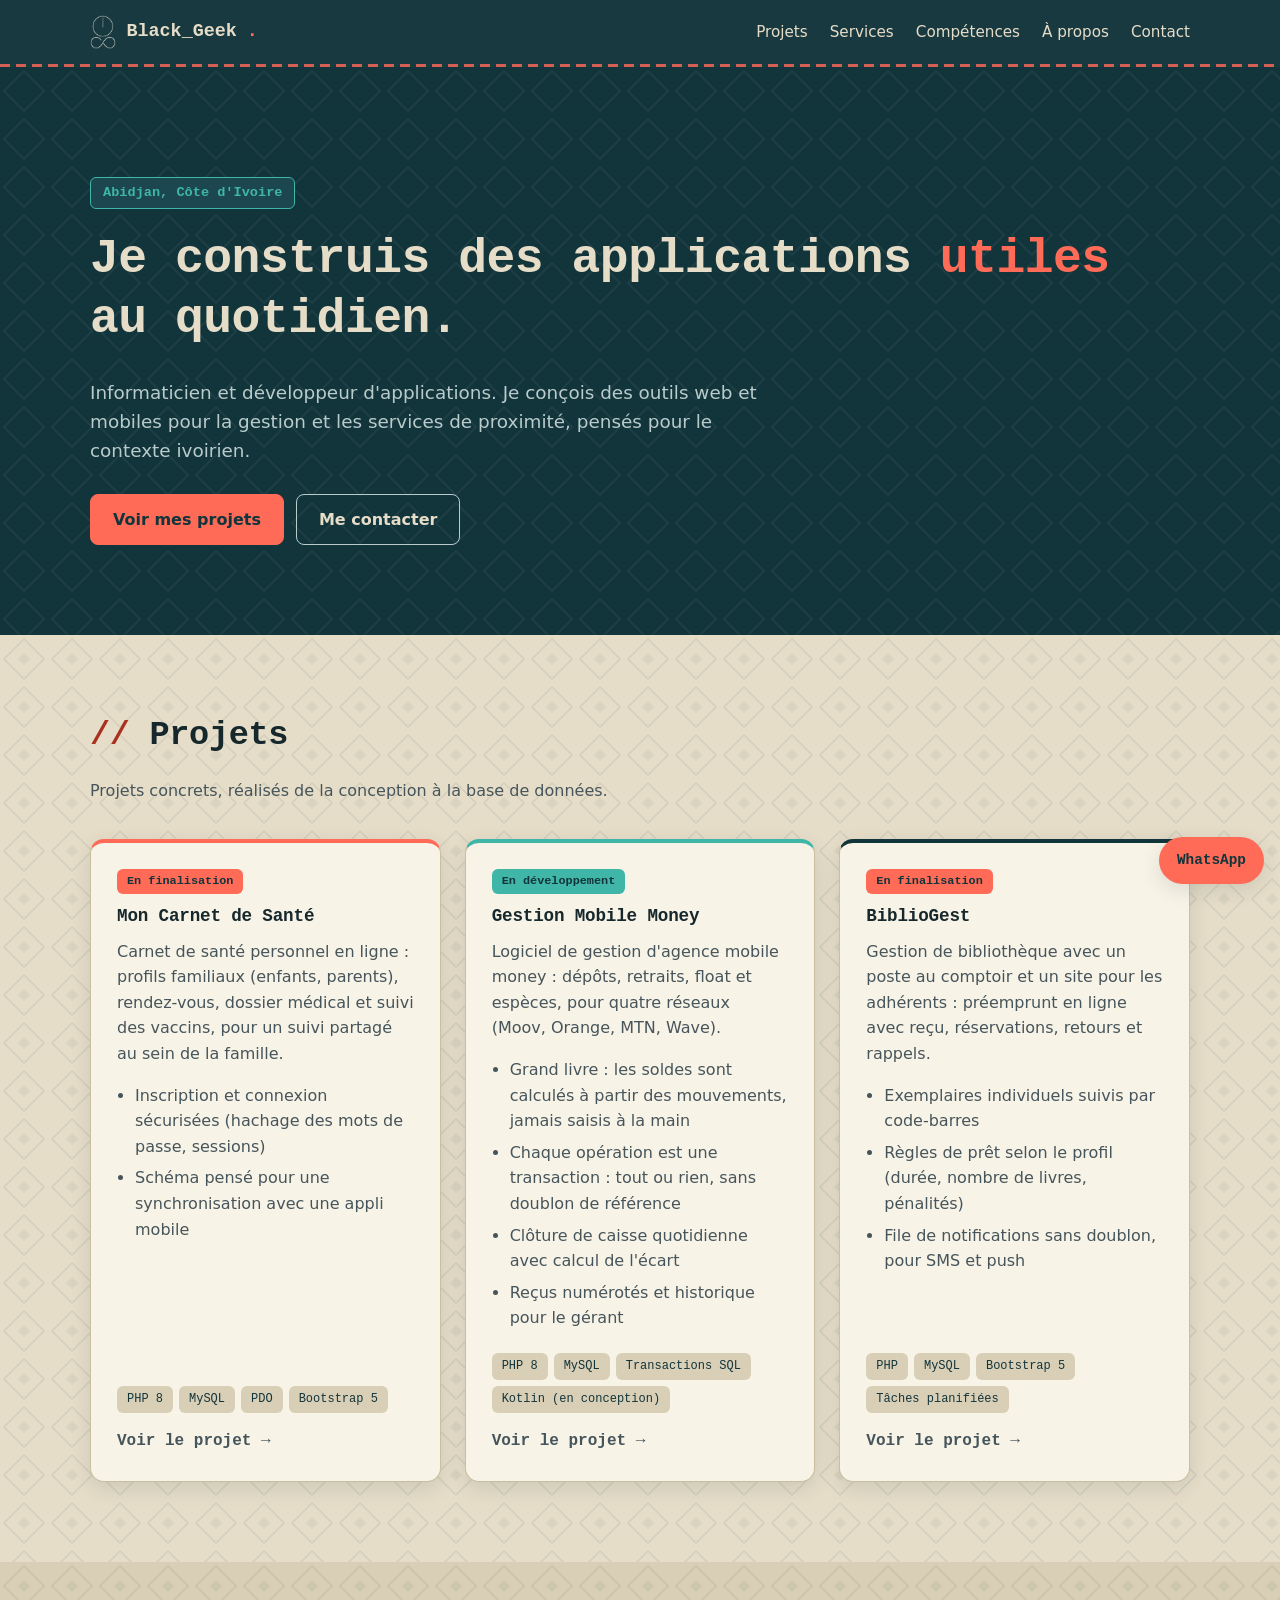
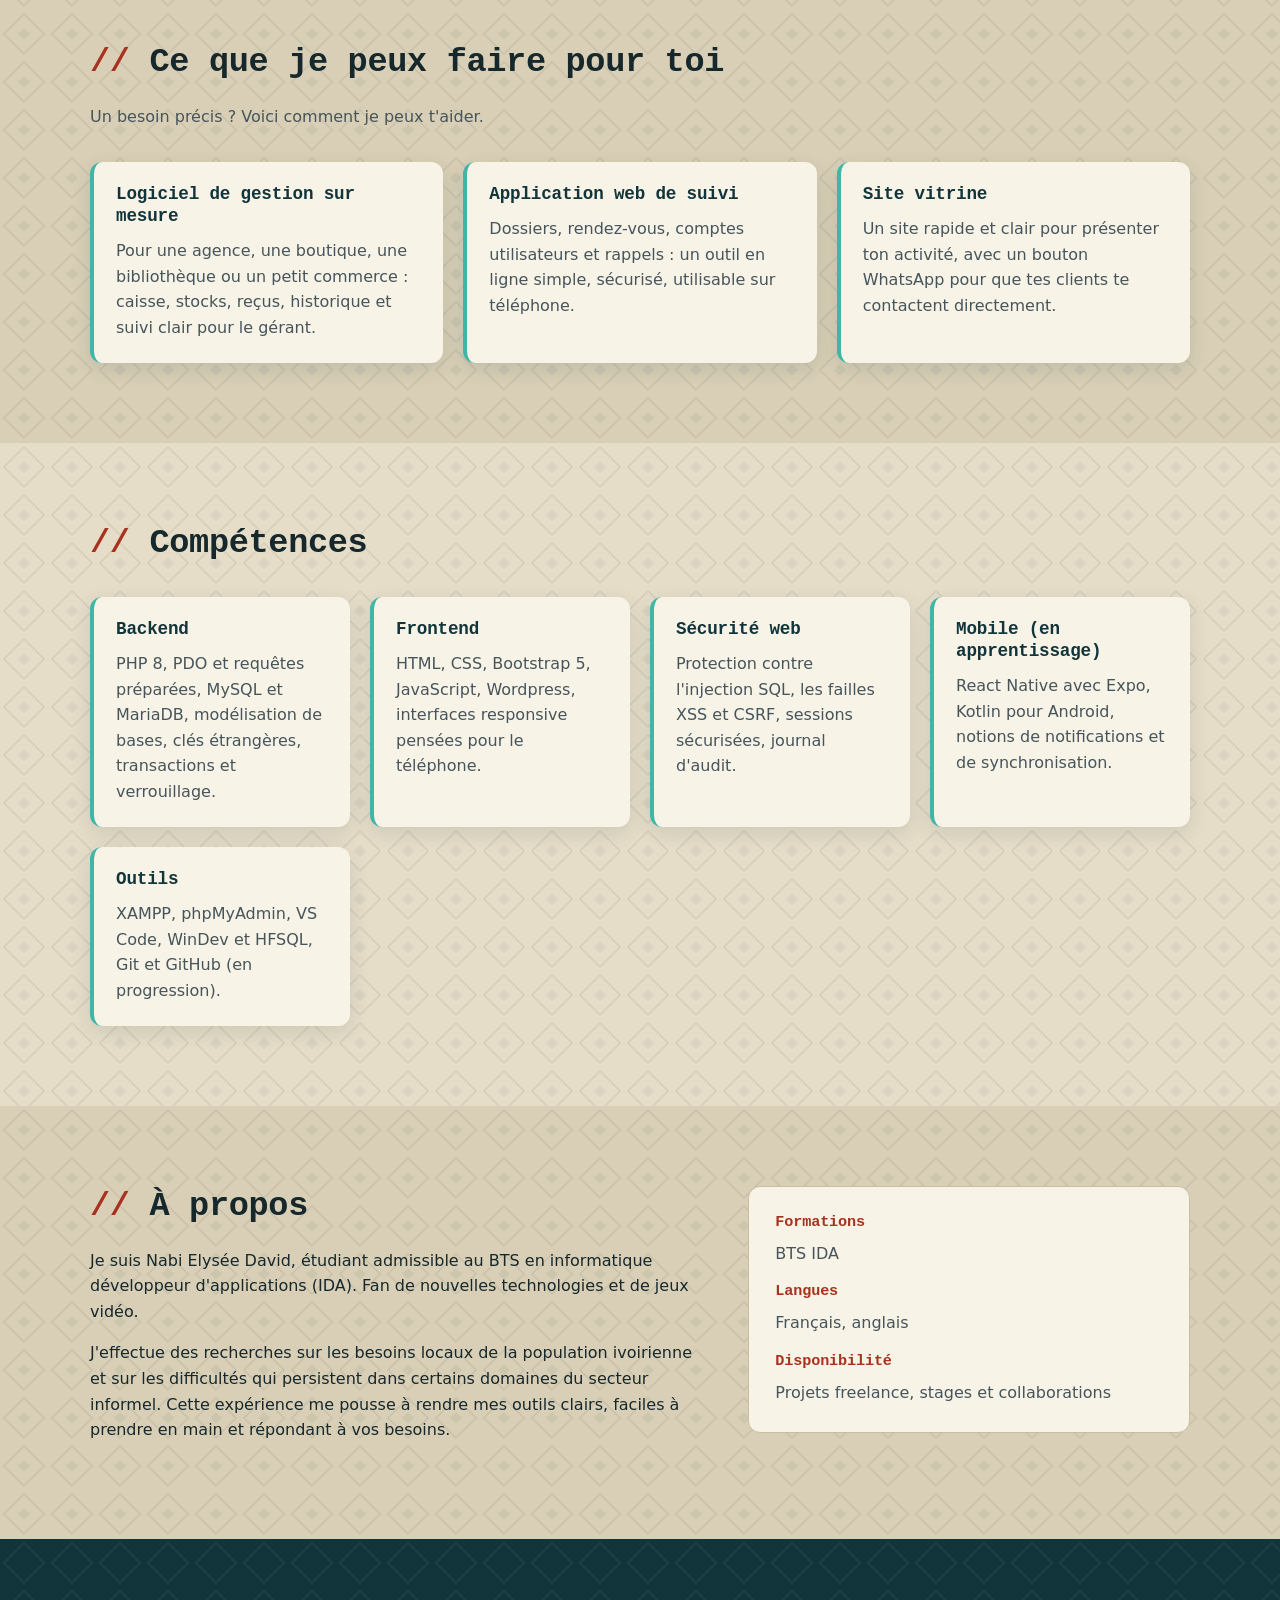
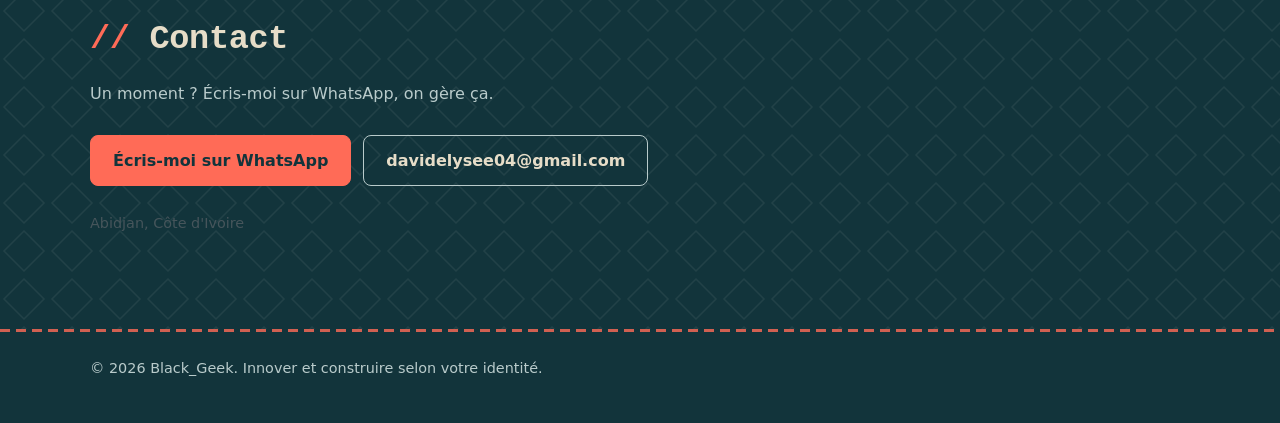
==== index.html @ d4d68c9f "Ajout du portfolio" ====
<!DOCTYPE html>
<html lang="fr">
<head>
    <meta charset="UTF-8">
    <meta name="viewport" content="width=device-width, initial-scale=1">
    <title>Nabi Elysée David : Informaticien et développeur d'applications</title>
    <meta name="description" content="Portfolio de Black_Geek, informaticien et développeur d'applications à Abidjan : pages web, applications web et mobiles pour le contexte ivoirien.">
    <meta name="theme-color" content="#12343B">

    <!-- Aperçu quand le lien est partagé (WhatsApp, Facebook...) -->
    <meta property="og:type" content="website">
    <meta property="og:locale" content="fr_FR">
    <meta property="og:title" content="Black_Geek : développeur d'applications à Abidjan">
    <meta property="og:description" content="Applications web et mobiles utiles au quotidien, pensées pour le contexte ivoirien.">
    <!-- Après la mise en ligne, ajoute une image : <meta property="og:image" content="https://TON-SITE.vercel.app/assets/partage.jpg"> -->

    <link rel="icon" type="image/png" href="assets/favicon.png">
    <link rel="stylesheet" href="assets/style.css">
</head>
<body>

<header class="entete" id="haut">
    <div class="conteneur entete-ligne">
        <a href="#haut" class="marque"><img src="assets/logo.png" alt="" class="logo" width="27" height="34">Black_Geek<span>.</span></a>
        <button class="menu-bouton" aria-label="Ouvrir le menu" aria-expanded="false">☰</button>
        <nav class="menu">
            <a href="#projets">Projets</a>
            <a href="#services">Services</a>
            <a href="#competences">Compétences</a>
            <a href="#apropos">À propos</a>
            <a href="#contact">Contact</a>
        </nav>
    </div>
</header>

<main>
    <section class="accueil">
        <div class="conteneur">
            <p class="etiquette">Abidjan, Côte d'Ivoire</p>
            <h1>Je construis des applications <span class="accent">utiles</span> au quotidien.</h1>
            <p class="sous-titre">Informaticien et développeur d'applications. Je conçois des outils web et mobiles
                pour la gestion et les services de proximité, pensés pour le contexte ivoirien.</p>
            <div class="actions">
                <a class="bouton principal" href="#projets">Voir mes projets</a>
                <a class="bouton" href="#contact">Me contacter</a>
            </div>
        </div>
    </section>

    <section id="projets" class="section">
        <div class="conteneur">
            <h2>Projets</h2>
            <p class="intro">Projets concrets, réalisés de la conception à la base de données.</p>
            <!-- Les cartes sont générées à partir de assets/projets.js -->
            <div class="grille-projets" id="grille-projets">
                <p class="message-etat">Chargement des projets…</p>
            </div>
        </div>
    </section>

    <section id="services" class="section fond-clair">
        <div class="conteneur">
            <h2>Ce que je peux faire pour toi</h2>
            <p class="intro">Un besoin précis ? Voici comment je peux t'aider.</p>
            <div class="grille-competences">
                <div class="bloc-competence reveal">
                    <h3>Logiciel de gestion sur mesure</h3>
                    <p>Pour une agence, une boutique, une bibliothèque ou un petit commerce : caisse, stocks, reçus,
                        historique et suivi clair pour le gérant.</p>
                </div>
                <div class="bloc-competence reveal">
                    <h3>Application web de suivi</h3>
                    <p>Dossiers, rendez-vous, comptes utilisateurs et rappels : un outil en ligne simple, sécurisé,
                        utilisable sur téléphone.</p>
                </div>
                <div class="bloc-competence reveal">
                    <h3>Site vitrine</h3>
                    <p>Un site rapide et clair pour présenter ton activité, avec un bouton WhatsApp pour que tes
                        clients te contactent directement.</p>
                </div>
            </div>
        </div>
    </section>

    <section id="competences" class="section">
        <div class="conteneur">
            <h2>Compétences</h2>
            <div class="grille-competences">
                <div class="bloc-competence reveal">
                    <h3>Backend</h3>
                    <p>PHP 8, PDO et requêtes préparées, MySQL et MariaDB, modélisation de bases, clés étrangères,
                        transactions et verrouillage.</p>
                </div>
                <div class="bloc-competence reveal">
                    <h3>Frontend</h3>
                    <p>HTML, CSS, Bootstrap 5, JavaScript, Wordpress, interfaces responsive pensées pour le téléphone.</p>
                </div>
                <div class="bloc-competence reveal">
                    <h3>Sécurité web</h3>
                    <p>Protection contre l'injection SQL, les failles XSS et CSRF, sessions sécurisées, journal
                        d'audit.</p>
                </div>
                <div class="bloc-competence reveal">
                    <h3>Mobile (en apprentissage)</h3>
                    <p>React Native avec Expo, Kotlin pour Android, notions de notifications et de synchronisation.</p>
                </div>
                <div class="bloc-competence reveal">
                    <h3>Outils</h3>
                    <p>XAMPP, phpMyAdmin, VS Code, WinDev et HFSQL, Git et GitHub (en progression).</p>
                </div>
            </div>
        </div>
    </section>

    <section id="apropos" class="section fond-clair">
        <div class="conteneur deux-colonnes">
            <div class="reveal">
                <h2>À propos</h2>
                <p>Je suis Nabi Elysée David, étudiant admissible au BTS en informatique développeur d'applications
                    (IDA). Fan de nouvelles technologies et de jeux vidéo.</p>
                <p>J'effectue des recherches sur les besoins locaux de la population ivoirienne et sur les difficultés
                    qui persistent dans certains domaines du secteur informel. Cette expérience me pousse à rendre mes
                    outils clairs, faciles à prendre en main et répondant à vos besoins.</p>
            </div>
            <aside class="reveal encadre">
                <!-- Ta photo : dépose-la dans assets/photo.webp (elle apparaît toute seule, sinon rien ne s'affiche) -->
                <img src="assets/photo.webp" alt="Portrait de Nabi Elysée David" class="portrait" width="400" height="400" loading="lazy" onerror="this.remove()">
                <h3>Formations</h3>
                <p>BTS IDA</p>
                <h3>Langues</h3>
                <p>Français, anglais</p>
                <h3>Disponibilité</h3>
                <p>Projets freelance, stages et collaborations</p>
            </aside>
        </div>
    </section>

    <section id="contact" class="section">
        <div class="conteneur">
            <h2>Contact</h2>
            <p class="intro">Un moment ? Écris-moi sur WhatsApp, on gère ça.</p>
            <!-- À COMPLÉTER : remplace 225XXXXXXXXXX par ton numéro (2 endroits : ici et le bouton flottant en bas) -->
            <div class="contacts">
                <a class="bouton principal" href="https://wa.me/225XXXXXXXXXX?text=Bonjour%20David%2C%20j%27ai%20vu%20ton%20portfolio.">Écris-moi sur WhatsApp</a>
                <a class="bouton" href="mailto:davidelysee04@gmail.com">davidelysee04@gmail.com</a>
            </div><br>
            <p class="petit">Abidjan, Côte d'Ivoire</p>
        </div>
    </section>
</main>

<footer class="pied">
    <div class="conteneur">
        <p>© <span id="annee"></span> Black_Geek. Innover et construire selon votre identité.</p>
    </div>
</footer>

<a class="whatsapp-flottant" href="https://wa.me/225XXXXXXXXXX?text=Bonjour%20David%2C%20j%27ai%20vu%20ton%20portfolio." aria-label="Écrire sur WhatsApp">WhatsApp</a>

<script src="assets/script.js"></script>
</body>
</html>
---- assets/style.css ----
/* Portfolio : thème « Lagune » (Abidjan + terminal). Une couleur d'accent, pas de motif en fond.
   Pour changer d'ambiance, remplace seulement les 7 couleurs du bloc :root.

   Variante INDIGO :  --nuit:#1F2A4D; --nuit-2:#2B3862; --accent:#C99A2E; --accent-fonce:#8A6516; --second:#7C8FD0; --creme:#F4F1EA; --sable:#E9E4D8;
   Variante TERRE  :  --nuit:#2B1F17; --nuit-2:#3A2C22; --accent:#D9825B; --accent-fonce:#A8512F; --second:#8A9A55; --creme:#F4EBDC; --sable:#E9DCC5;
*/
:root {
    --nuit: #12343B;
    --nuit-2: #1C4650;
    --accent: #FF6B57;
    --accent-fonce: #A8321F;
    --second: #3FB6A8;
    --creme: #E6DDC8;
    --sable: #D9CFB6;

    --texte: #16282C;
    --gris: #46555B;
    --gris-clair: #B9CBCB;
    --carte: #F8F3E7;
    --ligne: #C9BE9F;
    --ombre: 0 6px 20px rgba(18, 52, 59, .12);
    /* Motif discret : petits losanges (clin d'œil au tissu, très léger) */
    --motif-clair: url("data:image/svg+xml,%3Csvg xmlns='http://www.w3.org/2000/svg' width='48' height='48'%3E%3Cpath d='M24 4 44 24 24 44 4 24Z' fill='none' stroke='%2312343B' stroke-opacity='.09' stroke-width='1.5'/%3E%3Cpath d='M24 18 30 24 24 30 18 24Z' fill='%2312343B' fill-opacity='.06'/%3E%3C/svg%3E");
    --motif-nuit: url("data:image/svg+xml,%3Csvg xmlns='http://www.w3.org/2000/svg' width='48' height='48'%3E%3Cpath d='M24 4 44 24 24 44 4 24Z' fill='none' stroke='%23F4EFE3' stroke-opacity='.07' stroke-width='1.5'/%3E%3C/svg%3E");
    --mono: ui-monospace, "Cascadia Code", "SF Mono", Consolas, Menlo, monospace;
    /* « points de couture » : le seul clin d'œil au tissu */
    --couture: repeating-linear-gradient(90deg, var(--accent) 0 10px, transparent 10px 16px);
}

* { box-sizing: border-box; }
html { scroll-behavior: smooth; scroll-padding-top: 72px; }
body {
    margin: 0;
    font-family: 'Segoe UI', system-ui, -apple-system, Arial, sans-serif;
    color: var(--texte);
    background: var(--creme);
    line-height: 1.6;
}
h1, h2, h3 { line-height: 1.25; margin: 0 0 .6em; font-family: var(--mono); letter-spacing: -.01em; }
h1 { font-size: clamp(1.9rem, 5vw, 3rem); }
h2 { font-size: clamp(1.5rem, 3.5vw, 2.1rem); }
h3 { font-size: 1.1rem; }
p { margin: 0 0 1em; }
a { color: var(--accent-fonce); }

.conteneur { width: min(1100px, 92%); margin: 0 auto; }
.section { padding: 80px 0; background-color: var(--creme); background-image: var(--motif-clair); background-size: 48px 48px; }
.fond-clair { background-color: var(--sable); }
.intro { color: var(--gris); max-width: 640px; }
.petit { color: var(--gris); font-size: .9rem; }
.accent { color: var(--accent); }

/* Titres de section façon commentaire de code : // Contact */
.section h2::before { content: "// "; color: var(--accent-fonce); }
#contact h2::before { color: var(--accent); }

/* En-tête */
.entete {
    position: sticky; top: 0; z-index: 10;
    background: rgba(18, 52, 59, .97);
    backdrop-filter: blur(6px);
}
.entete::after { content: ""; display: block; height: 3px; background: var(--couture); opacity: .8; }
.entete-ligne { display: flex; align-items: center; justify-content: space-between; height: 64px; }
.marque { font-family: var(--mono); font-weight: 700; font-size: 1.15rem; color: var(--creme); text-decoration: none; }
.marque { display: inline-flex; align-items: center; gap: 10px; }
.marque .logo { height: 34px; width: auto; display: block; }
.marque span { color: var(--accent); }
.menu { display: flex; gap: 22px; }
.menu a { color: var(--creme); text-decoration: none; font-size: .95rem; }
.menu a:hover { color: var(--accent); }
.menu-bouton { display: none; background: none; border: 0; font-size: 1.6rem; cursor: pointer; color: var(--creme); }

/* Accueil */
.accueil { padding: 110px 0 90px; background-color: var(--nuit); background-image: var(--motif-nuit); background-size: 48px 48px; color: var(--creme); }
.accueil h1 { color: var(--creme); }
.accueil .sous-titre, .accueil .intro { color: var(--gris-clair); }
.etiquette {
    display: inline-block; padding: 4px 12px; border-radius: 6px;
    background: var(--nuit-2); color: var(--second); font-family: var(--mono); font-weight: 600; font-size: .85rem;
    border: 1px solid var(--second); margin-bottom: 20px;
}
.sous-titre { font-size: 1.15rem; color: var(--gris); max-width: 680px; }
.actions, .contacts { display: flex; flex-wrap: wrap; gap: 12px; margin-top: 28px; }

.bouton {
    display: inline-block; padding: 12px 22px; border-radius: 8px;
    border: 1px solid var(--nuit); color: var(--nuit); text-decoration: none; font-weight: 600;
    background: var(--creme); transition: transform .15s ease, box-shadow .15s ease;
}
.bouton:hover { transform: translateY(-2px); box-shadow: var(--ombre); }
.bouton.principal { background: var(--accent); border-color: var(--accent); color: var(--nuit); }
.accueil .bouton:not(.principal), #contact .bouton:not(.principal) {
    background: transparent; color: var(--creme); border-color: var(--gris-clair);
}

/* Photo / portrait */
.portrait {
    max-width: 100%; height: auto; border: 2px solid var(--nuit);
    border-radius: 14px; box-shadow: 6px 6px 0 var(--second);
}

/* Services */
.bloc-competence h3 { color: var(--nuit); }

/* Projets */
.grille-projets {
    display: grid; gap: 24px; margin-top: 36px;
    grid-template-columns: repeat(auto-fit, minmax(300px, 1fr));
}
.carte-projet {
    background: var(--carte); border: 1px solid var(--ligne); border-radius: 14px;
    padding: 26px; box-shadow: var(--ombre); display: flex; flex-direction: column;
    border-top: 4px solid var(--accent);
}
.carte-projet:nth-child(2) { border-top-color: var(--second); }
.carte-projet:nth-child(3) { border-top-color: var(--nuit); }
.carte-projet p { color: var(--gris); }
.points { padding-left: 18px; color: var(--gris); margin: 0 0 16px; }
.points li { margin-bottom: 6px; }
.tags { display: flex; flex-wrap: wrap; gap: 6px; margin-top: auto; }
.tags span {
    background: var(--sable); color: var(--nuit); font-family: var(--mono); font-size: .75rem;
    padding: 4px 10px; border-radius: 6px;
}
.liens { margin-top: 18px; display: flex; flex-wrap: wrap; gap: 16px; }
.capture {
    width: 100%; aspect-ratio: 16 / 10; object-fit: cover; display: block;
    border-radius: 8px; border: 1px solid var(--ligne); margin-bottom: 16px; background: var(--sable);
}
.liens a { font-weight: 600; text-decoration: none; }

.statut {
    align-self: flex-start; font-family: var(--mono); font-size: .74rem; font-weight: 700; padding: 3px 10px;
    border-radius: 6px; margin-bottom: 12px; color: var(--nuit);
}
.statut-cours { background: var(--accent); }
.statut-dev { background: var(--second); }
.statut-termine { background: var(--second); }

/* Carte cliquable (tout le bloc mène à la page du projet) */
.carte-projet h3 a { color: inherit; text-decoration: none; }
.carte-projet h3 a::after { content: ""; position: absolute; inset: 0; border-radius: 14px; }
.carte-projet { position: relative; }
.carte-projet:hover { box-shadow: 0 12px 28px rgba(18, 52, 59, .22); }
.liens a { position: relative; z-index: 1; }
.voir { margin: 16px 0 0; font-family: var(--mono); font-weight: 700; color: var(--accent-fonce); }

/* Page d'un projet */
.retour { display: inline-block; margin-bottom: 24px; font-family: var(--mono); font-weight: 600; text-decoration: none; }
.detail h1 { font-size: clamp(1.7rem, 4vw, 2.6rem); }
.detail .lead { color: var(--gris); font-size: 1.1rem; max-width: 760px; }
.detail-bloc { margin-top: 44px; }
.detail-bloc h2 { font-size: 1.4rem; }
.cadre-demo {
    width: 100%; height: 580px; display: block; margin-bottom: 14px;
    border: 1px solid var(--ligne); border-radius: 12px; background: #fff;
}
.captures { display: grid; gap: 16px; grid-template-columns: repeat(auto-fit, minmax(260px, 1fr)); }
.captures img { width: 100%; display: block; border-radius: 8px; border: 1px solid var(--ligne); }

/* Compétences */
.grille-competences {
    display: grid; gap: 20px; margin-top: 32px;
    grid-template-columns: repeat(auto-fit, minmax(230px, 1fr));
}
.bloc-competence { background: var(--carte); border-radius: 12px; padding: 22px; box-shadow: var(--ombre); border-left: 4px solid var(--second); }
.bloc-competence p { color: var(--gris); margin: 0; }

/* À propos */
.deux-colonnes { display: grid; gap: 40px; grid-template-columns: 1.4fr 1fr; align-items: start; }
.encadre { background: var(--carte); border-radius: 12px; padding: 26px; border: 1px solid var(--ligne); }
.encadre h3 { font-size: .95rem; color: var(--accent-fonce); margin-top: 16px; }
.encadre h3:first-child, .encadre .portrait + h3 { margin-top: 0; }
.encadre .portrait { width: 100%; margin-bottom: 20px; box-shadow: 4px 4px 0 var(--second); }
.encadre p { margin: 0; color: var(--gris); }

/* Contact */
#contact { background-color: var(--nuit); background-image: var(--motif-nuit); background-size: 48px 48px; color: var(--creme); }
#contact h2 { color: var(--creme); }
#contact .intro { color: var(--gris-clair); }

/* Pied de page */
.pied { padding: 28px 0; background: var(--nuit); color: var(--gris-clair); font-size: .9rem; position: relative; }
.pied::before { content: ""; position: absolute; top: 0; left: 0; right: 0; height: 3px; background: var(--couture); opacity: .8; }
.pied a { color: var(--accent); }

/* Bouton WhatsApp flottant */
.whatsapp-flottant {
    position: fixed; right: 16px; bottom: 16px; z-index: 20;
    background: var(--accent); color: var(--nuit); font-family: var(--mono); font-weight: 700; font-size: .9rem;
    padding: 12px 18px; border-radius: 999px; text-decoration: none; box-shadow: var(--ombre);
    transition: transform .15s ease;
}
.whatsapp-flottant:hover { transform: translateY(-2px); }

/* Apparition au défilement */
.reveal { opacity: 0; transform: translateY(16px); transition: opacity .5s ease, transform .5s ease; }
.reveal.visible { opacity: 1; transform: none; }

.message-etat { color: var(--gris); padding: 24px; border: 1px dashed var(--ligne); border-radius: 12px; }

/* Téléphone */
@media (max-width: 760px) {
    .menu-bouton { display: block; }
    .menu {
        display: none; position: absolute; top: 67px; left: 0; right: 0;
        flex-direction: column; gap: 0; background: var(--nuit); border-bottom: 3px solid var(--accent);
    }
    .menu.ouvert { display: flex; }
    .menu a { padding: 14px 4%; border-top: 1px solid var(--nuit-2); }
    .deux-colonnes { grid-template-columns: 1fr; }
    .section { padding: 60px 0; }
    .accueil { padding: 70px 0 60px; }
}

@media (prefers-reduced-motion: reduce) {
    html { scroll-behavior: auto; }
    .reveal { opacity: 1; transform: none; transition: none; }
}

/* Menu réduit de la page projet (toujours visible, même sur téléphone) */
.menu-simple { display: flex; gap: 18px; }
.menu-simple a { color: var(--creme); text-decoration: none; font-size: .9rem; }
.menu-simple a:hover { color: var(--accent); }
@media (max-width: 760px) { .cadre-demo { height: 480px; } }
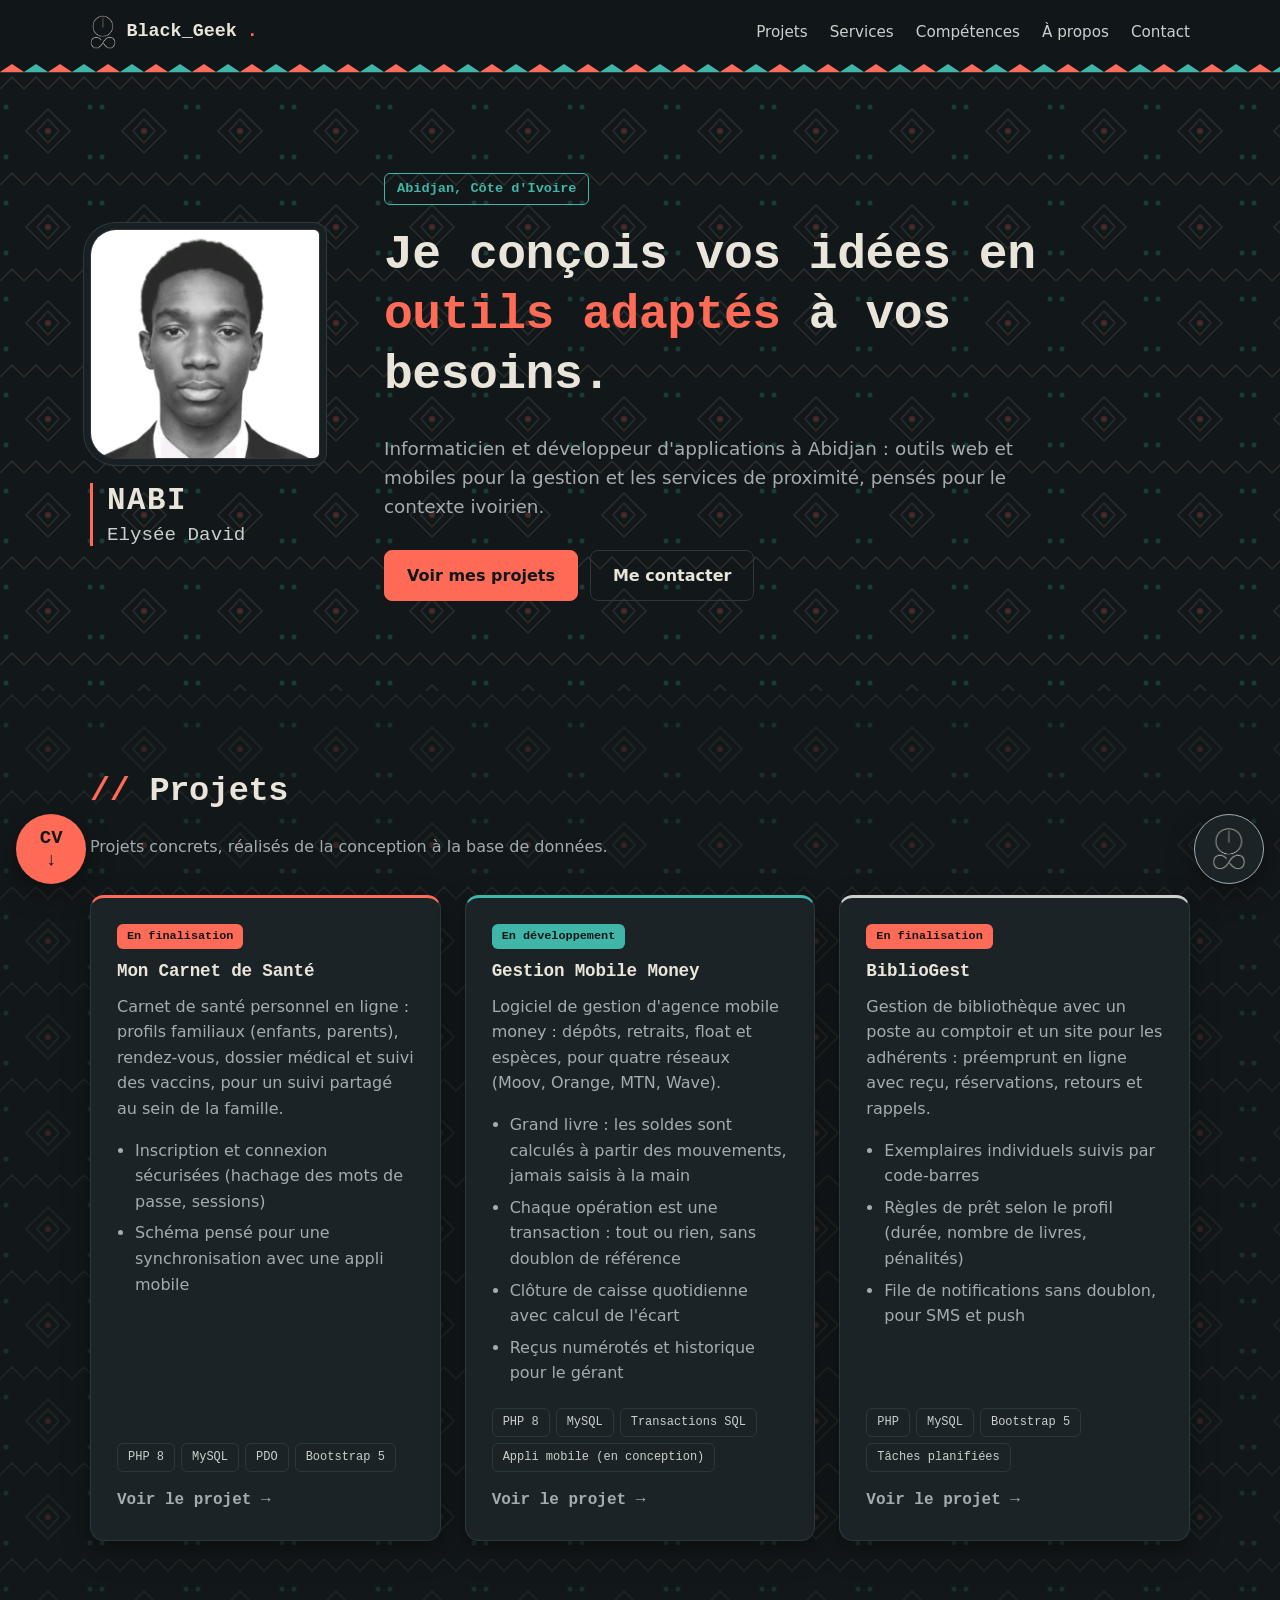
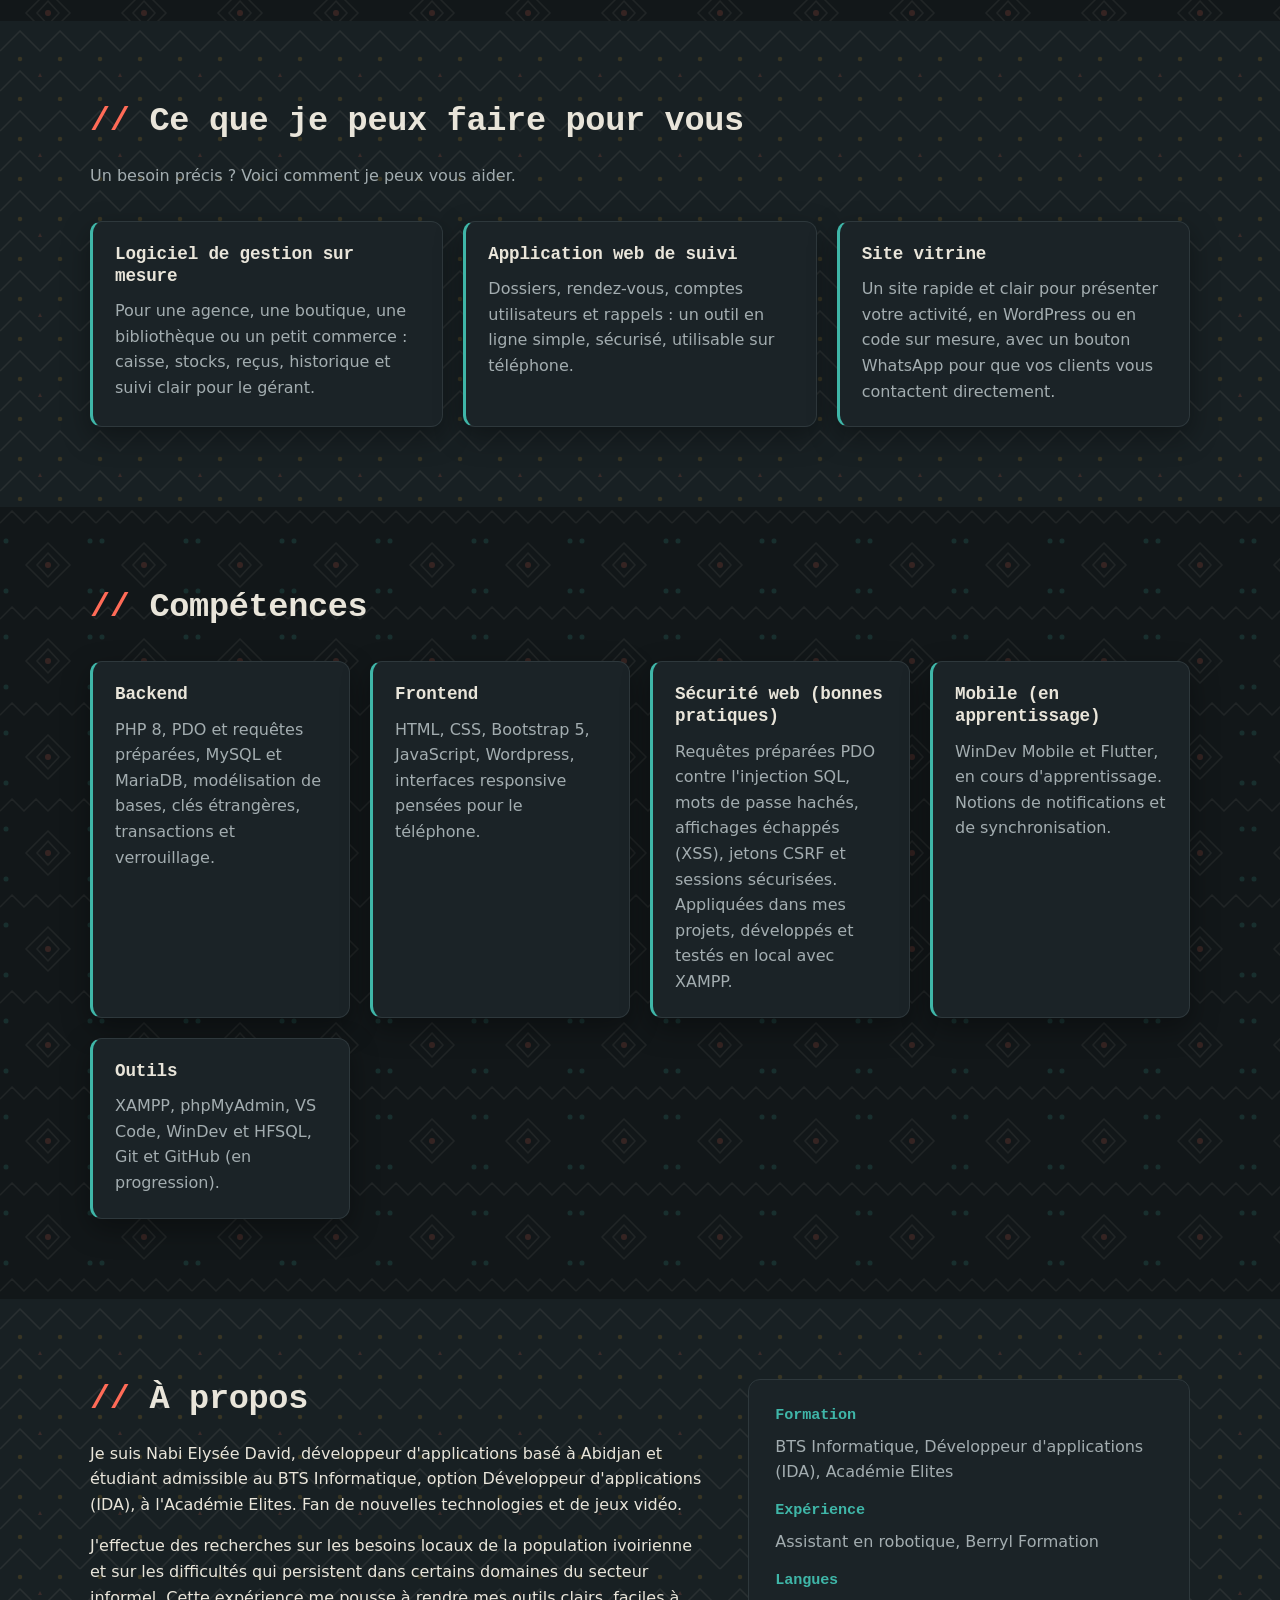
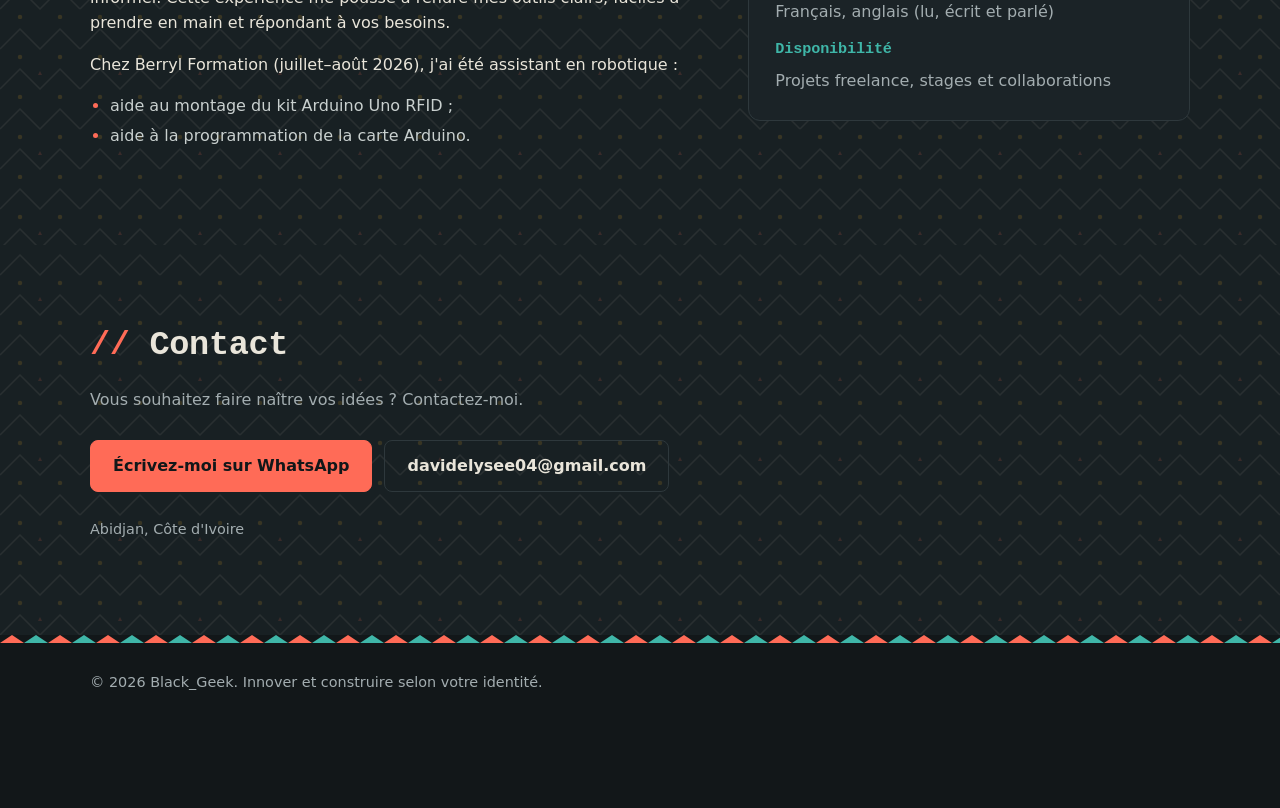
==== commit c9211e71: "Portfolio : thème nuit, motifs africains, photo carrée et nom à l'accueil, CV téléchargeable, logo W" ====
--- a/index.html
+++ b/index.html
@@ -35,14 +35,20 @@
 
 <main>
     <section class="accueil">
-        <div class="conteneur">
-            <p class="etiquette">Abidjan, Côte d'Ivoire</p>
-            <h1>Je construis des applications <span class="accent">utiles</span> au quotidien.</h1>
-            <p class="sous-titre">Informaticien et développeur d'applications. Je conçois des outils web et mobiles
-                pour la gestion et les services de proximité, pensés pour le contexte ivoirien.</p>
-            <div class="actions">
-                <a class="bouton principal" href="#projets">Voir mes projets</a>
-                <a class="bouton" href="#contact">Me contacter</a>
+        <div class="conteneur accueil-grille">
+            <figure class="accueil-profil">
+                <img src="assets/photo.webp" alt="Portrait de Nabi Elysée David" class="portrait" width="240" height="240">
+                <figcaption><span class="nom-famille">NABI</span><span class="nom-prenoms">Elysée David</span></figcaption>
+            </figure>
+            <div class="accueil-texte">
+                <p class="etiquette">Abidjan, Côte d'Ivoire</p>
+                <h1>Je conçois vos idées en <span class="accent">outils adaptés</span> à vos besoins.</h1>
+                <p class="sous-titre">Informaticien et développeur d'applications à Abidjan : outils web et mobiles pour la gestion
+                    et les services de proximité, pensés pour le contexte ivoirien.</p>
+                <div class="actions">
+                    <a class="bouton principal" href="#projets">Voir mes projets</a>
+                    <a class="bouton" href="#contact">Me contacter</a>
+                </div>
             </div>
         </div>
     </section>
@@ -60,8 +66,8 @@
 
     <section id="services" class="section fond-clair">
         <div class="conteneur">
-            <h2>Ce que je peux faire pour toi</h2>
-            <p class="intro">Un besoin précis ? Voici comment je peux t'aider.</p>
+            <h2>Ce que je peux faire pour vous</h2>
+            <p class="intro">Un besoin précis ? Voici comment je peux vous aider.</p>
             <div class="grille-competences">
                 <div class="bloc-competence reveal">
                     <h3>Logiciel de gestion sur mesure</h3>
@@ -75,8 +81,8 @@
                 </div>
                 <div class="bloc-competence reveal">
                     <h3>Site vitrine</h3>
-                    <p>Un site rapide et clair pour présenter ton activité, avec un bouton WhatsApp pour que tes
-                        clients te contactent directement.</p>
+                    <p>Un site rapide et clair pour présenter votre activité, en WordPress ou en code sur mesure, avec un
+                        bouton WhatsApp pour que vos clients vous contactent directement.</p>
                 </div>
             </div>
         </div>
@@ -96,13 +102,14 @@
                     <p>HTML, CSS, Bootstrap 5, JavaScript, Wordpress, interfaces responsive pensées pour le téléphone.</p>
                 </div>
                 <div class="bloc-competence reveal">
-                    <h3>Sécurité web</h3>
-                    <p>Protection contre l'injection SQL, les failles XSS et CSRF, sessions sécurisées, journal
-                        d'audit.</p>
+                    <h3>Sécurité web (bonnes pratiques)</h3>
+                    <p>Requêtes préparées PDO contre l'injection SQL, mots de passe hachés, affichages échappés (XSS),
+                        jetons CSRF et sessions sécurisées. Appliquées dans mes projets, développés et testés en local
+                        avec XAMPP.</p>
                 </div>
                 <div class="bloc-competence reveal">
                     <h3>Mobile (en apprentissage)</h3>
-                    <p>React Native avec Expo, Kotlin pour Android, notions de notifications et de synchronisation.</p>
+                    <p>WinDev Mobile et Flutter, en cours d'apprentissage. Notions de notifications et de synchronisation.</p>
                 </div>
                 <div class="bloc-competence reveal">
                     <h3>Outils</h3>
@@ -116,19 +123,25 @@
         <div class="conteneur deux-colonnes">
             <div class="reveal">
                 <h2>À propos</h2>
-                <p>Je suis Nabi Elysée David, étudiant admissible au BTS en informatique développeur d'applications
-                    (IDA). Fan de nouvelles technologies et de jeux vidéo.</p>
+                <p>Je suis Nabi Elysée David, développeur d'applications basé à Abidjan et étudiant admissible au BTS
+                    Informatique, option Développeur d'applications (IDA), à l'Académie Elites. Fan de nouvelles
+                    technologies et de jeux vidéo.</p>
                 <p>J'effectue des recherches sur les besoins locaux de la population ivoirienne et sur les difficultés
                     qui persistent dans certains domaines du secteur informel. Cette expérience me pousse à rendre mes
                     outils clairs, faciles à prendre en main et répondant à vos besoins.</p>
+                <p>Chez Berryl Formation (juillet–août 2026), j'ai été assistant en robotique :</p>
+                <ul class="puces">
+                    <li>aide au montage du kit Arduino Uno RFID ;</li>
+                    <li>aide à la programmation de la carte Arduino.</li>
+                </ul>
             </div>
             <aside class="reveal encadre">
-                <!-- Ta photo : dépose-la dans assets/photo.webp (elle apparaît toute seule, sinon rien ne s'affiche) -->
-                <img src="assets/photo.webp" alt="Portrait de Nabi Elysée David" class="portrait" width="400" height="400" loading="lazy" onerror="this.remove()">
-                <h3>Formations</h3>
-                <p>BTS IDA</p>
+                <h3>Formation</h3>
+                <p>BTS Informatique, Développeur d'applications (IDA), Académie Elites</p>
+                <h3>Expérience</h3>
+                <p>Assistant en robotique, Berryl Formation</p>
                 <h3>Langues</h3>
-                <p>Français, anglais</p>
+                <p>Français, anglais (lu, écrit et parlé)</p>
                 <h3>Disponibilité</h3>
                 <p>Projets freelance, stages et collaborations</p>
             </aside>
@@ -138,10 +151,9 @@
     <section id="contact" class="section">
         <div class="conteneur">
             <h2>Contact</h2>
-            <p class="intro">Un moment ? Écris-moi sur WhatsApp, on gère ça.</p>
-            <!-- À COMPLÉTER : remplace 225XXXXXXXXXX par ton numéro (2 endroits : ici et le bouton flottant en bas) -->
+            <p class="intro">Vous souhaitez faire naître vos idées ? Contactez-moi.</p>
             <div class="contacts">
-                <a class="bouton principal" href="https://wa.me/225XXXXXXXXXX?text=Bonjour%20David%2C%20j%27ai%20vu%20ton%20portfolio.">Écris-moi sur WhatsApp</a>
+                <a class="bouton principal" href="https://wa.me/2250101574237?text=Bonjour%20David%2C%20j%27ai%20vu%20votre%20portfolio.">Écrivez-moi sur WhatsApp</a>
                 <a class="bouton" href="mailto:davidelysee04@gmail.com">davidelysee04@gmail.com</a>
             </div><br>
             <p class="petit">Abidjan, Côte d'Ivoire</p>
@@ -155,7 +167,8 @@
     </div>
 </footer>
 
-<a class="whatsapp-flottant" href="https://wa.me/225XXXXXXXXXX?text=Bonjour%20David%2C%20j%27ai%20vu%20ton%20portfolio." aria-label="Écrire sur WhatsApp">WhatsApp</a>
+<a class="flottant cv-flottant" href="assets/CV_Nabi_Elysee_David.pdf" download aria-label="Télécharger mon CV" title="Télécharger mon CV">CV<small>↓</small></a>
+<a class="flottant logo-flottant" href="https://wa.me/2250101574237?text=Bonjour%20David%2C%20j%27ai%20vu%20votre%20portfolio." aria-label="Me contacter sur WhatsApp" title="Me contacter sur WhatsApp"><img src="assets/logo.png" alt="" width="40" height="52"></a>
 
 <script src="assets/script.js"></script>
 </body>
--- a/assets/style.css
+++ b/assets/style.css
@@ -1,29 +1,22 @@
-/* Portfolio : thème « Lagune » (Abidjan + terminal). Une couleur d'accent, pas de motif en fond.
-   Pour changer d'ambiance, remplace seulement les 7 couleurs du bloc :root.
-
-   Variante INDIGO :  --nuit:#1F2A4D; --nuit-2:#2B3862; --accent:#C99A2E; --accent-fonce:#8A6516; --second:#7C8FD0; --creme:#F4F1EA; --sable:#E9E4D8;
-   Variante TERRE  :  --nuit:#2B1F17; --nuit-2:#3A2C22; --accent:#D9825B; --accent-fonce:#A8512F; --second:#8A9A55; --creme:#F4EBDC; --sable:#E9DCC5;
-*/
+/* Portfolio : thème nuit, légèrement sombre, lignes fines (comme le logo). */
 :root {
-    --nuit: #12343B;
-    --nuit-2: #1C4650;
+    --fond: #121719;
+    --fond-2: #182023;
+    --carte: #1B2327;
+    --ligne: #2E383C;
+    --texte: #E9E5DA;
+    --gris: #A3ADB0;
+    --gris-clair: #C9D0CF;
     --accent: #FF6B57;
-    --accent-fonce: #A8321F;
+    --accent-clair: #FF8A78;
     --second: #3FB6A8;
-    --creme: #E6DDC8;
-    --sable: #D9CFB6;
-
-    --texte: #16282C;
-    --gris: #46555B;
-    --gris-clair: #B9CBCB;
-    --carte: #F8F3E7;
-    --ligne: #C9BE9F;
-    --ombre: 0 6px 20px rgba(18, 52, 59, .12);
-    /* Motif discret : petits losanges (clin d'œil au tissu, très léger) */
-    --motif-clair: url("data:image/svg+xml,%3Csvg xmlns='http://www.w3.org/2000/svg' width='48' height='48'%3E%3Cpath d='M24 4 44 24 24 44 4 24Z' fill='none' stroke='%2312343B' stroke-opacity='.09' stroke-width='1.5'/%3E%3Cpath d='M24 18 30 24 24 30 18 24Z' fill='%2312343B' fill-opacity='.06'/%3E%3C/svg%3E");
-    --motif-nuit: url("data:image/svg+xml,%3Csvg xmlns='http://www.w3.org/2000/svg' width='48' height='48'%3E%3Cpath d='M24 4 44 24 24 44 4 24Z' fill='none' stroke='%23F4EFE3' stroke-opacity='.07' stroke-width='1.5'/%3E%3C/svg%3E");
+    --ombre: 0 10px 28px rgba(0, 0, 0, .35);
     --mono: ui-monospace, "Cascadia Code", "SF Mono", Consolas, Menlo, monospace;
-    /* « points de couture » : le seul clin d'œil au tissu */
+    --motif: url("data:image/svg+xml,%3Csvg xmlns='http://www.w3.org/2000/svg' width='96' height='96'%3E%3Cg fill='none' stroke='%23E9E5DA' stroke-opacity='.07' stroke-width='1.5'%3E%3Cpath d='M0 16 12 4 24 16 36 4 48 16 60 4 72 16 84 4 96 16'/%3E%3Cpath d='M48 36 70 58 48 80 26 58Z'/%3E%3Cpath d='M48 46 59 58 48 70 37 58Z'/%3E%3C/g%3E%3Ccircle cx='48' cy='58' r='3' fill='%23FF6B57' fill-opacity='.15'/%3E%3Cg fill='%233FB6A8' fill-opacity='.15'%3E%3Ccircle cx='6' cy='84' r='2.5'/%3E%3Ccircle cx='90' cy='84' r='2.5'/%3E%3Ccircle cx='6' cy='34' r='2.5'/%3E%3Ccircle cx='90' cy='34' r='2.5'/%3E%3C/g%3E%3C/svg%3E");
+    --motif-b: url("data:image/svg+xml,%3Csvg xmlns='http://www.w3.org/2000/svg' width='80' height='80'%3E%3Cg fill='none' stroke='%23E9E5DA' stroke-opacity='.08' stroke-width='1.5'%3E%3Cpath d='M0 30 20 10 40 30 60 10 80 30'/%3E%3Cpath d='M0 70 20 50 40 70 60 50 80 70'/%3E%3C/g%3E%3Cg fill='%23E0A526' fill-opacity='.16'%3E%3Ccircle cx='20' cy='38' r='2.2'/%3E%3Ccircle cx='60' cy='38' r='2.2'/%3E%3Ccircle cx='20' cy='78' r='2.2'/%3E%3Ccircle cx='60' cy='78' r='2.2'/%3E%3C/g%3E%3Cg fill='%23FF6B57' fill-opacity='.14'%3E%3Cpath d='M38 56 40 52 42 56Z'/%3E%3C/g%3E%3C/svg%3E");
+    --motif-hero: url("data:image/svg+xml,%3Csvg xmlns='http://www.w3.org/2000/svg' width='96' height='96'%3E%3Cg fill='none' stroke='%23E9E5DA' stroke-opacity='.11' stroke-width='1.5'%3E%3Cpath d='M0 16 12 4 24 16 36 4 48 16 60 4 72 16 84 4 96 16'/%3E%3Cpath d='M48 36 70 58 48 80 26 58Z'/%3E%3Cpath d='M48 46 59 58 48 70 37 58Z'/%3E%3C/g%3E%3Ccircle cx='48' cy='58' r='3' fill='%23FF6B57' fill-opacity='.22'/%3E%3Cg fill='%233FB6A8' fill-opacity='.22'%3E%3Ccircle cx='6' cy='84' r='2.5'/%3E%3Ccircle cx='90' cy='84' r='2.5'/%3E%3Ccircle cx='6' cy='34' r='2.5'/%3E%3Ccircle cx='90' cy='34' r='2.5'/%3E%3C/g%3E%3C/svg%3E");
+    --bande-tri: url("data:image/svg+xml,%3Csvg xmlns='http://www.w3.org/2000/svg' width='48' height='8'%3E%3Cpath d='M0 8 12 0 24 8Z' fill='%23FF6B57'/%3E%3Cpath d='M24 8 36 0 48 8Z' fill='%233FB6A8'/%3E%3C/svg%3E");
+    --bouton: clamp(50px, 5.5vw, 76px);
     --couture: repeating-linear-gradient(90deg, var(--accent) 0 10px, transparent 10px 16px);
 }
 
@@ -33,51 +26,49 @@
     margin: 0;
     font-family: 'Segoe UI', system-ui, -apple-system, Arial, sans-serif;
     color: var(--texte);
-    background: var(--creme);
+    background: var(--fond);
     line-height: 1.6;
 }
-h1, h2, h3 { line-height: 1.25; margin: 0 0 .6em; font-family: var(--mono); letter-spacing: -.01em; }
+h1, h2, h3 { line-height: 1.25; margin: 0 0 .6em; font-family: var(--mono); letter-spacing: -.01em; font-weight: 700; }
 h1 { font-size: clamp(1.9rem, 5vw, 3rem); }
 h2 { font-size: clamp(1.5rem, 3.5vw, 2.1rem); }
 h3 { font-size: 1.1rem; }
 p { margin: 0 0 1em; }
-a { color: var(--accent-fonce); }
+a { color: var(--accent-clair); }
 
 .conteneur { width: min(1100px, 92%); margin: 0 auto; }
-.section { padding: 80px 0; background-color: var(--creme); background-image: var(--motif-clair); background-size: 48px 48px; }
-.fond-clair { background-color: var(--sable); }
+.section { padding: 80px 0; background-color: var(--fond); background-image: var(--motif); background-size: 96px 96px; }
+.fond-clair { background-color: var(--fond-2); background-image: var(--motif-b); background-size: 80px 80px; }
 .intro { color: var(--gris); max-width: 640px; }
 .petit { color: var(--gris); font-size: .9rem; }
 .accent { color: var(--accent); }
 
 /* Titres de section façon commentaire de code : // Contact */
-.section h2::before { content: "// "; color: var(--accent-fonce); }
-#contact h2::before { color: var(--accent); }
+.section h2::before { content: "// "; color: var(--accent); }
 
 /* En-tête */
 .entete {
     position: sticky; top: 0; z-index: 10;
-    background: rgba(18, 52, 59, .97);
+    background: rgba(18, 23, 25, .94);
     backdrop-filter: blur(6px);
-}
-.entete::after { content: ""; display: block; height: 3px; background: var(--couture); opacity: .8; }
+    border-bottom: 1px solid var(--ligne);
+}
+.entete::after { content: ""; display: block; height: 8px; background: var(--bande-tri) repeat-x; background-size: 48px 8px; }
 .entete-ligne { display: flex; align-items: center; justify-content: space-between; height: 64px; }
-.marque { font-family: var(--mono); font-weight: 700; font-size: 1.15rem; color: var(--creme); text-decoration: none; }
-.marque { display: inline-flex; align-items: center; gap: 10px; }
+.marque { display: inline-flex; align-items: center; gap: 10px; font-family: var(--mono); font-weight: 700; font-size: 1.15rem; color: var(--texte); text-decoration: none; }
 .marque .logo { height: 34px; width: auto; display: block; }
 .marque span { color: var(--accent); }
 .menu { display: flex; gap: 22px; }
-.menu a { color: var(--creme); text-decoration: none; font-size: .95rem; }
+.menu a { color: var(--gris-clair); text-decoration: none; font-size: .95rem; }
 .menu a:hover { color: var(--accent); }
-.menu-bouton { display: none; background: none; border: 0; font-size: 1.6rem; cursor: pointer; color: var(--creme); }
+.menu-bouton { display: none; background: none; border: 0; font-size: 1.6rem; cursor: pointer; color: var(--texte); }
 
 /* Accueil */
-.accueil { padding: 110px 0 90px; background-color: var(--nuit); background-image: var(--motif-nuit); background-size: 48px 48px; color: var(--creme); }
-.accueil h1 { color: var(--creme); }
-.accueil .sous-titre, .accueil .intro { color: var(--gris-clair); }
+.accueil { padding: 100px 0 90px; background-color: var(--fond); background-image: var(--motif-hero); background-size: 96px 96px; }
+.accueil .sous-titre, .accueil .intro { color: var(--gris); }
 .etiquette {
     display: inline-block; padding: 4px 12px; border-radius: 6px;
-    background: var(--nuit-2); color: var(--second); font-family: var(--mono); font-weight: 600; font-size: .85rem;
+    background: transparent; color: var(--second); font-family: var(--mono); font-weight: 600; font-size: .85rem;
     border: 1px solid var(--second); margin-bottom: 20px;
 }
 .sous-titre { font-size: 1.15rem; color: var(--gris); max-width: 680px; }
@@ -85,23 +76,44 @@
 
 .bouton {
     display: inline-block; padding: 12px 22px; border-radius: 8px;
-    border: 1px solid var(--nuit); color: var(--nuit); text-decoration: none; font-weight: 600;
-    background: var(--creme); transition: transform .15s ease, box-shadow .15s ease;
-}
-.bouton:hover { transform: translateY(-2px); box-shadow: var(--ombre); }
-.bouton.principal { background: var(--accent); border-color: var(--accent); color: var(--nuit); }
-.accueil .bouton:not(.principal), #contact .bouton:not(.principal) {
-    background: transparent; color: var(--creme); border-color: var(--gris-clair);
-}
-
-/* Photo / portrait */
-.portrait {
-    max-width: 100%; height: auto; border: 2px solid var(--nuit);
-    border-radius: 14px; box-shadow: 6px 6px 0 var(--second);
-}
-
-/* Services */
-.bloc-competence h3 { color: var(--nuit); }
+    border: 1px solid var(--ligne); color: var(--texte); text-decoration: none; font-weight: 600;
+    background: transparent; transition: transform .15s ease, border-color .15s ease;
+}
+.bouton:hover { transform: translateY(-2px); border-color: var(--gris); }
+.bouton.principal { background: var(--accent); border-color: var(--accent); color: var(--fond); }
+.bouton.principal:hover { border-color: var(--accent-clair); }
+
+/* Boutons flottants ronds : CV à gauche, logo (WhatsApp) à droite. Taille : petite sur téléphone, plus grande sur grand écran. */
+.flottant {
+    position: fixed; bottom: 16px; z-index: 20;
+    width: var(--bouton); height: var(--bouton); border-radius: 50%;
+    display: flex; flex-direction: column; align-items: center; justify-content: center;
+    text-decoration: none; box-shadow: var(--ombre); transition: transform .15s ease;
+}
+.flottant:hover { transform: translateY(-3px); }
+.cv-flottant {
+    left: 16px; background: var(--accent); color: var(--fond);
+    font-family: var(--mono); font-weight: 700; font-size: calc(var(--bouton) * .27); line-height: 1;
+}
+.cv-flottant small { font-size: calc(var(--bouton) * .26); margin-top: 3px; }
+.logo-flottant { right: 16px; background: var(--carte); border: 1px solid var(--gris); }
+.logo-flottant img { width: calc(var(--bouton) * .48); height: auto; display: block; }
+
+/* Accueil : grande photo pleine (coins arrondis à gauche) avec le nom bien visible, texte juste à côté */
+.accueil-grille { display: grid; grid-template-columns: auto 1fr; gap: clamp(32px, 5vw, 64px); align-items: center; }
+.accueil-profil { margin: 0; width: clamp(170px, 20vw, 230px); }
+.accueil-profil .portrait {
+    display: block; width: 100%; aspect-ratio: 1; height: auto; object-fit: cover;
+    border-radius: 26px 6px 6px 26px; background: #fff; border: 1px solid var(--ligne);
+    box-shadow: 0 0 0 6px var(--fond-2), 0 0 0 7px var(--ligne);
+    margin: 0 0 24px;
+}
+.accueil-profil figcaption { font-family: var(--mono); line-height: 1.15; border-left: 3px solid var(--accent); padding-left: 14px; }
+.nom-famille { display: block; font-weight: 700; font-size: clamp(1.6rem, 2.4vw, 2.1rem); letter-spacing: .05em; color: var(--texte); }
+.nom-prenoms { display: block; font-weight: 500; font-size: clamp(1.05rem, 1.5vw, 1.35rem); color: var(--gris-clair); margin-top: 6px; }
+.puces { padding-left: 20px; margin: 0 0 1em; color: var(--gris-clair); }
+.puces li { margin-bottom: 4px; }
+.puces li::marker { color: var(--accent); }
 
 /* Projets */
 .grille-projets {
@@ -109,42 +121,69 @@
     grid-template-columns: repeat(auto-fit, minmax(300px, 1fr));
 }
 .carte-projet {
-    background: var(--carte); border: 1px solid var(--ligne); border-radius: 14px;
+    position: relative; background: var(--carte); border: 1px solid var(--ligne); border-radius: 14px;
     padding: 26px; box-shadow: var(--ombre); display: flex; flex-direction: column;
-    border-top: 4px solid var(--accent);
+    border-top: 3px solid var(--accent);
 }
 .carte-projet:nth-child(2) { border-top-color: var(--second); }
-.carte-projet:nth-child(3) { border-top-color: var(--nuit); }
+.carte-projet:nth-child(3) { border-top-color: var(--gris-clair); }
+.carte-projet:hover { border-color: var(--gris); }
+.carte-projet h3 a { color: inherit; text-decoration: none; }
+.carte-projet h3 a::after { content: ""; position: absolute; inset: 0; border-radius: 14px; }
 .carte-projet p { color: var(--gris); }
 .points { padding-left: 18px; color: var(--gris); margin: 0 0 16px; }
 .points li { margin-bottom: 6px; }
 .tags { display: flex; flex-wrap: wrap; gap: 6px; margin-top: auto; }
 .tags span {
-    background: var(--sable); color: var(--nuit); font-family: var(--mono); font-size: .75rem;
-    padding: 4px 10px; border-radius: 6px;
+    background: transparent; color: var(--gris-clair); font-family: var(--mono); font-size: .75rem;
+    padding: 4px 10px; border-radius: 6px; border: 1px solid var(--ligne);
 }
 .liens { margin-top: 18px; display: flex; flex-wrap: wrap; gap: 16px; }
+.liens a { position: relative; z-index: 1; font-weight: 600; text-decoration: none; }
+.voir { margin: 16px 0 0; font-family: var(--mono); font-weight: 700; color: var(--accent-clair); }
 .capture {
     width: 100%; aspect-ratio: 16 / 10; object-fit: cover; display: block;
-    border-radius: 8px; border: 1px solid var(--ligne); margin-bottom: 16px; background: var(--sable);
-}
-.liens a { font-weight: 600; text-decoration: none; }
+    border-radius: 8px; border: 1px solid var(--ligne); margin-bottom: 16px; background: var(--fond-2);
+}
 
 .statut {
     align-self: flex-start; font-family: var(--mono); font-size: .74rem; font-weight: 700; padding: 3px 10px;
-    border-radius: 6px; margin-bottom: 12px; color: var(--nuit);
+    border-radius: 6px; margin-bottom: 12px; color: var(--fond);
 }
 .statut-cours { background: var(--accent); }
 .statut-dev { background: var(--second); }
 .statut-termine { background: var(--second); }
 
-/* Carte cliquable (tout le bloc mène à la page du projet) */
-.carte-projet h3 a { color: inherit; text-decoration: none; }
-.carte-projet h3 a::after { content: ""; position: absolute; inset: 0; border-radius: 14px; }
-.carte-projet { position: relative; }
-.carte-projet:hover { box-shadow: 0 12px 28px rgba(18, 52, 59, .22); }
-.liens a { position: relative; z-index: 1; }
-.voir { margin: 16px 0 0; font-family: var(--mono); font-weight: 700; color: var(--accent-fonce); }
+/* Compétences et services */
+.grille-competences {
+    display: grid; gap: 20px; margin-top: 32px;
+    grid-template-columns: repeat(auto-fit, minmax(230px, 1fr));
+}
+.bloc-competence { background: var(--carte); border: 1px solid var(--ligne); border-radius: 12px; padding: 22px; box-shadow: var(--ombre); border-left: 3px solid var(--second); }
+.bloc-competence h3 { color: var(--texte); }
+.bloc-competence p { color: var(--gris); margin: 0; }
+
+/* À propos */
+.deux-colonnes { display: grid; gap: 40px; grid-template-columns: 1.4fr 1fr; align-items: start; }
+.encadre { background: var(--carte); border-radius: 12px; padding: 26px; border: 1px solid var(--ligne); }
+.encadre h3 { font-size: .95rem; color: var(--second); margin-top: 16px; }
+.encadre h3:first-child { margin-top: 0; }
+.encadre p { margin: 0; color: var(--gris); }
+
+/* Contact */
+#contact { background-color: var(--fond-2); background-image: var(--motif-b); background-size: 80px 80px; }
+#contact .intro { color: var(--gris); }
+
+/* Pied de page */
+.pied { position: relative; padding: 36px 0 100px; background: var(--fond); color: var(--gris); font-size: .9rem; }
+.pied::before { content: ""; position: absolute; top: 0; left: 0; right: 0; height: 8px; background: var(--bande-tri) repeat-x; background-size: 48px 8px; }
+.pied a { color: var(--accent-clair); }
+
+/* Apparition au défilement */
+.reveal { opacity: 0; transform: translateY(16px); transition: opacity .5s ease, transform .5s ease; }
+.reveal.visible { opacity: 1; transform: none; }
+
+.message-etat { color: var(--gris); padding: 24px; border: 1px dashed var(--ligne); border-radius: 12px; }
 
 /* Page d'un projet */
 .retour { display: inline-block; margin-bottom: 24px; font-family: var(--mono); font-weight: 600; text-decoration: none; }
@@ -158,69 +197,32 @@
 }
 .captures { display: grid; gap: 16px; grid-template-columns: repeat(auto-fit, minmax(260px, 1fr)); }
 .captures img { width: 100%; display: block; border-radius: 8px; border: 1px solid var(--ligne); }
-
-/* Compétences */
-.grille-competences {
-    display: grid; gap: 20px; margin-top: 32px;
-    grid-template-columns: repeat(auto-fit, minmax(230px, 1fr));
-}
-.bloc-competence { background: var(--carte); border-radius: 12px; padding: 22px; box-shadow: var(--ombre); border-left: 4px solid var(--second); }
-.bloc-competence p { color: var(--gris); margin: 0; }
-
-/* À propos */
-.deux-colonnes { display: grid; gap: 40px; grid-template-columns: 1.4fr 1fr; align-items: start; }
-.encadre { background: var(--carte); border-radius: 12px; padding: 26px; border: 1px solid var(--ligne); }
-.encadre h3 { font-size: .95rem; color: var(--accent-fonce); margin-top: 16px; }
-.encadre h3:first-child, .encadre .portrait + h3 { margin-top: 0; }
-.encadre .portrait { width: 100%; margin-bottom: 20px; box-shadow: 4px 4px 0 var(--second); }
-.encadre p { margin: 0; color: var(--gris); }
-
-/* Contact */
-#contact { background-color: var(--nuit); background-image: var(--motif-nuit); background-size: 48px 48px; color: var(--creme); }
-#contact h2 { color: var(--creme); }
-#contact .intro { color: var(--gris-clair); }
-
-/* Pied de page */
-.pied { padding: 28px 0; background: var(--nuit); color: var(--gris-clair); font-size: .9rem; position: relative; }
-.pied::before { content: ""; position: absolute; top: 0; left: 0; right: 0; height: 3px; background: var(--couture); opacity: .8; }
-.pied a { color: var(--accent); }
-
-/* Bouton WhatsApp flottant */
-.whatsapp-flottant {
-    position: fixed; right: 16px; bottom: 16px; z-index: 20;
-    background: var(--accent); color: var(--nuit); font-family: var(--mono); font-weight: 700; font-size: .9rem;
-    padding: 12px 18px; border-radius: 999px; text-decoration: none; box-shadow: var(--ombre);
-    transition: transform .15s ease;
-}
-.whatsapp-flottant:hover { transform: translateY(-2px); }
-
-/* Apparition au défilement */
-.reveal { opacity: 0; transform: translateY(16px); transition: opacity .5s ease, transform .5s ease; }
-.reveal.visible { opacity: 1; transform: none; }
-
-.message-etat { color: var(--gris); padding: 24px; border: 1px dashed var(--ligne); border-radius: 12px; }
+.menu-simple { display: flex; gap: 18px; }
+.menu-simple a { color: var(--gris-clair); text-decoration: none; font-size: .9rem; }
+.menu-simple a:hover { color: var(--accent); }
 
 /* Téléphone */
 @media (max-width: 760px) {
     .menu-bouton { display: block; }
     .menu {
         display: none; position: absolute; top: 67px; left: 0; right: 0;
-        flex-direction: column; gap: 0; background: var(--nuit); border-bottom: 3px solid var(--accent);
+        flex-direction: column; gap: 0; background: var(--fond); border-bottom: 2px solid var(--accent);
     }
     .menu.ouvert { display: flex; }
-    .menu a { padding: 14px 4%; border-top: 1px solid var(--nuit-2); }
+    .menu a { padding: 14px 4%; border-top: 1px solid var(--ligne); }
     .deux-colonnes { grid-template-columns: 1fr; }
     .section { padding: 60px 0; }
     .accueil { padding: 70px 0 60px; }
+    .accueil-grille { grid-template-columns: 1fr; gap: 28px; }
+    .accueil-profil { width: 100%; display: flex; align-items: center; gap: 18px; }
+    .accueil-profil .portrait { width: 120px; margin: 0; box-shadow: none; border-radius: 20px 6px 6px 20px; flex: none; }
+    .accueil-profil figcaption { padding-left: 12px; }
+    .nom-famille { font-size: 1.75rem; }
+    .nom-prenoms { font-size: 1.1rem; }
+    .cadre-demo { height: 480px; }
 }
 
 @media (prefers-reduced-motion: reduce) {
     html { scroll-behavior: auto; }
     .reveal { opacity: 1; transform: none; transition: none; }
 }
-
-/* Menu réduit de la page projet (toujours visible, même sur téléphone) */
-.menu-simple { display: flex; gap: 18px; }
-.menu-simple a { color: var(--creme); text-decoration: none; font-size: .9rem; }
-.menu-simple a:hover { color: var(--accent); }
-@media (max-width: 760px) { .cadre-demo { height: 480px; } }
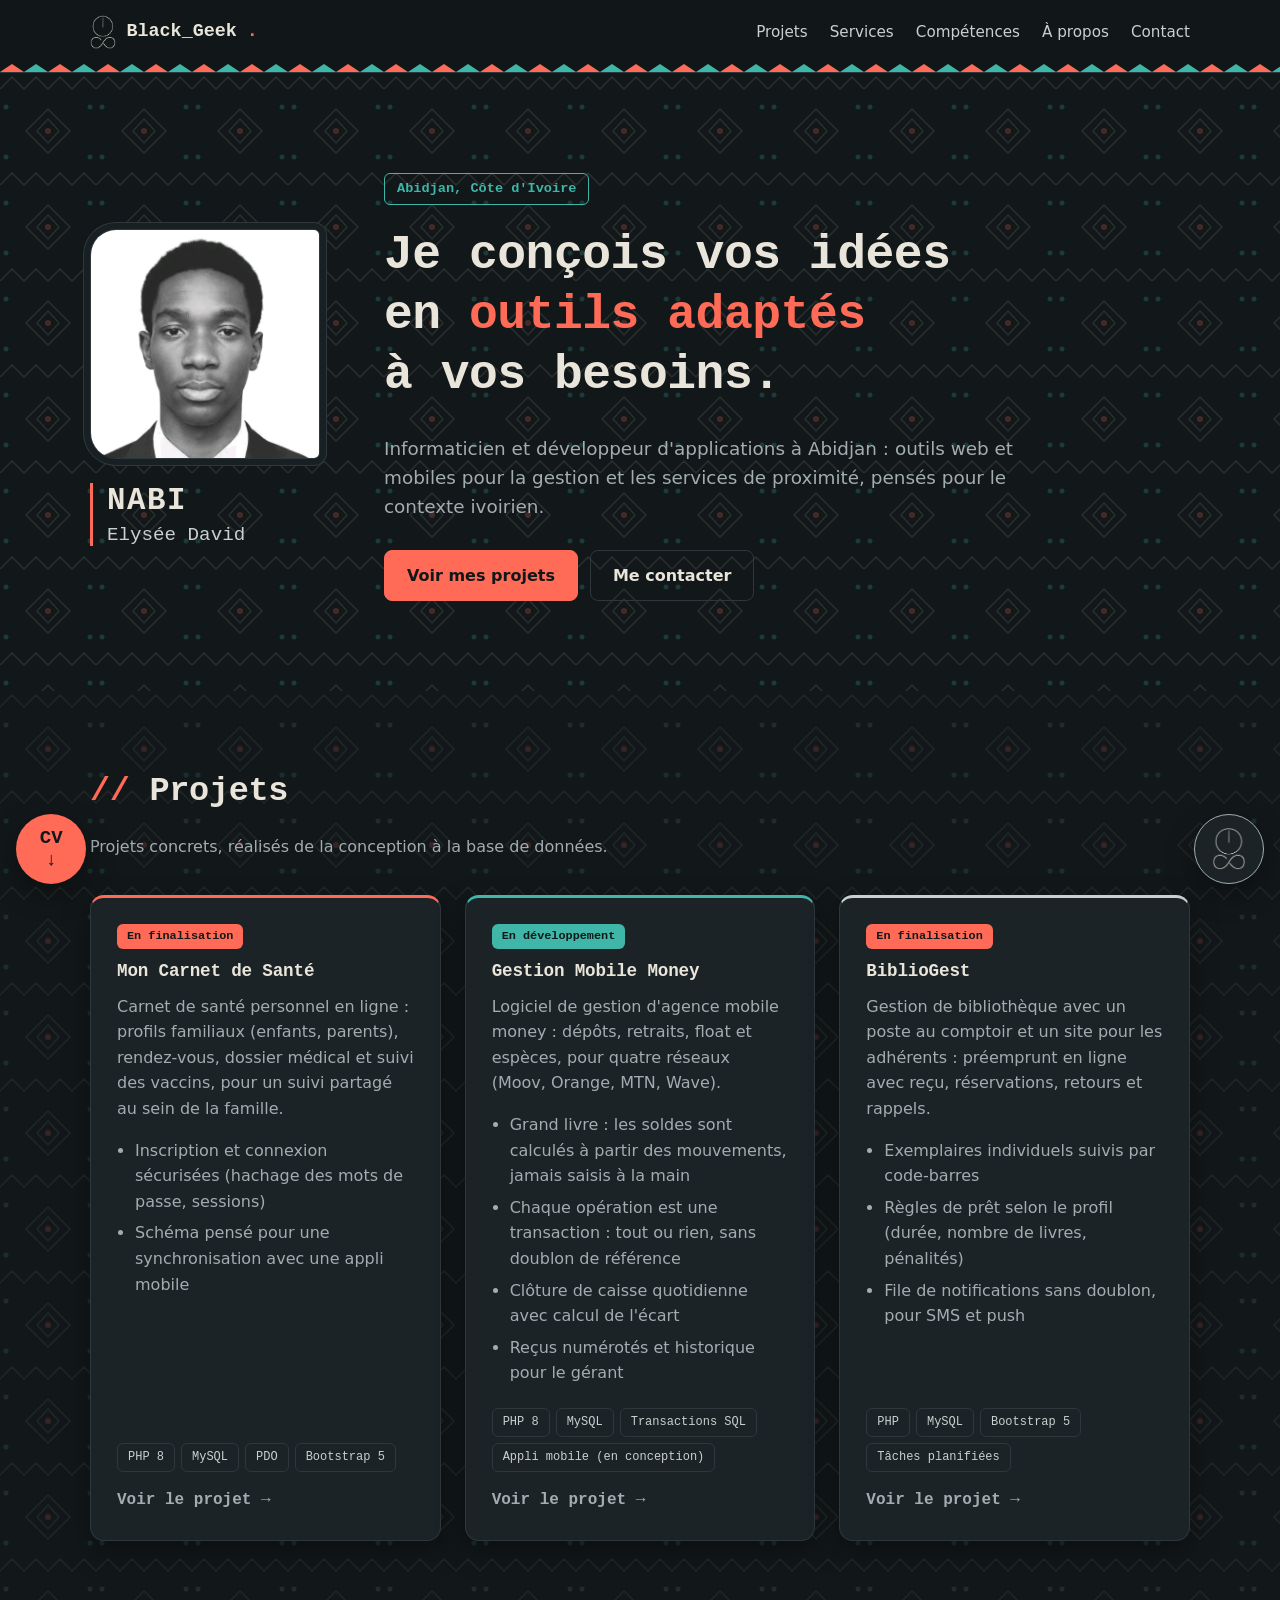
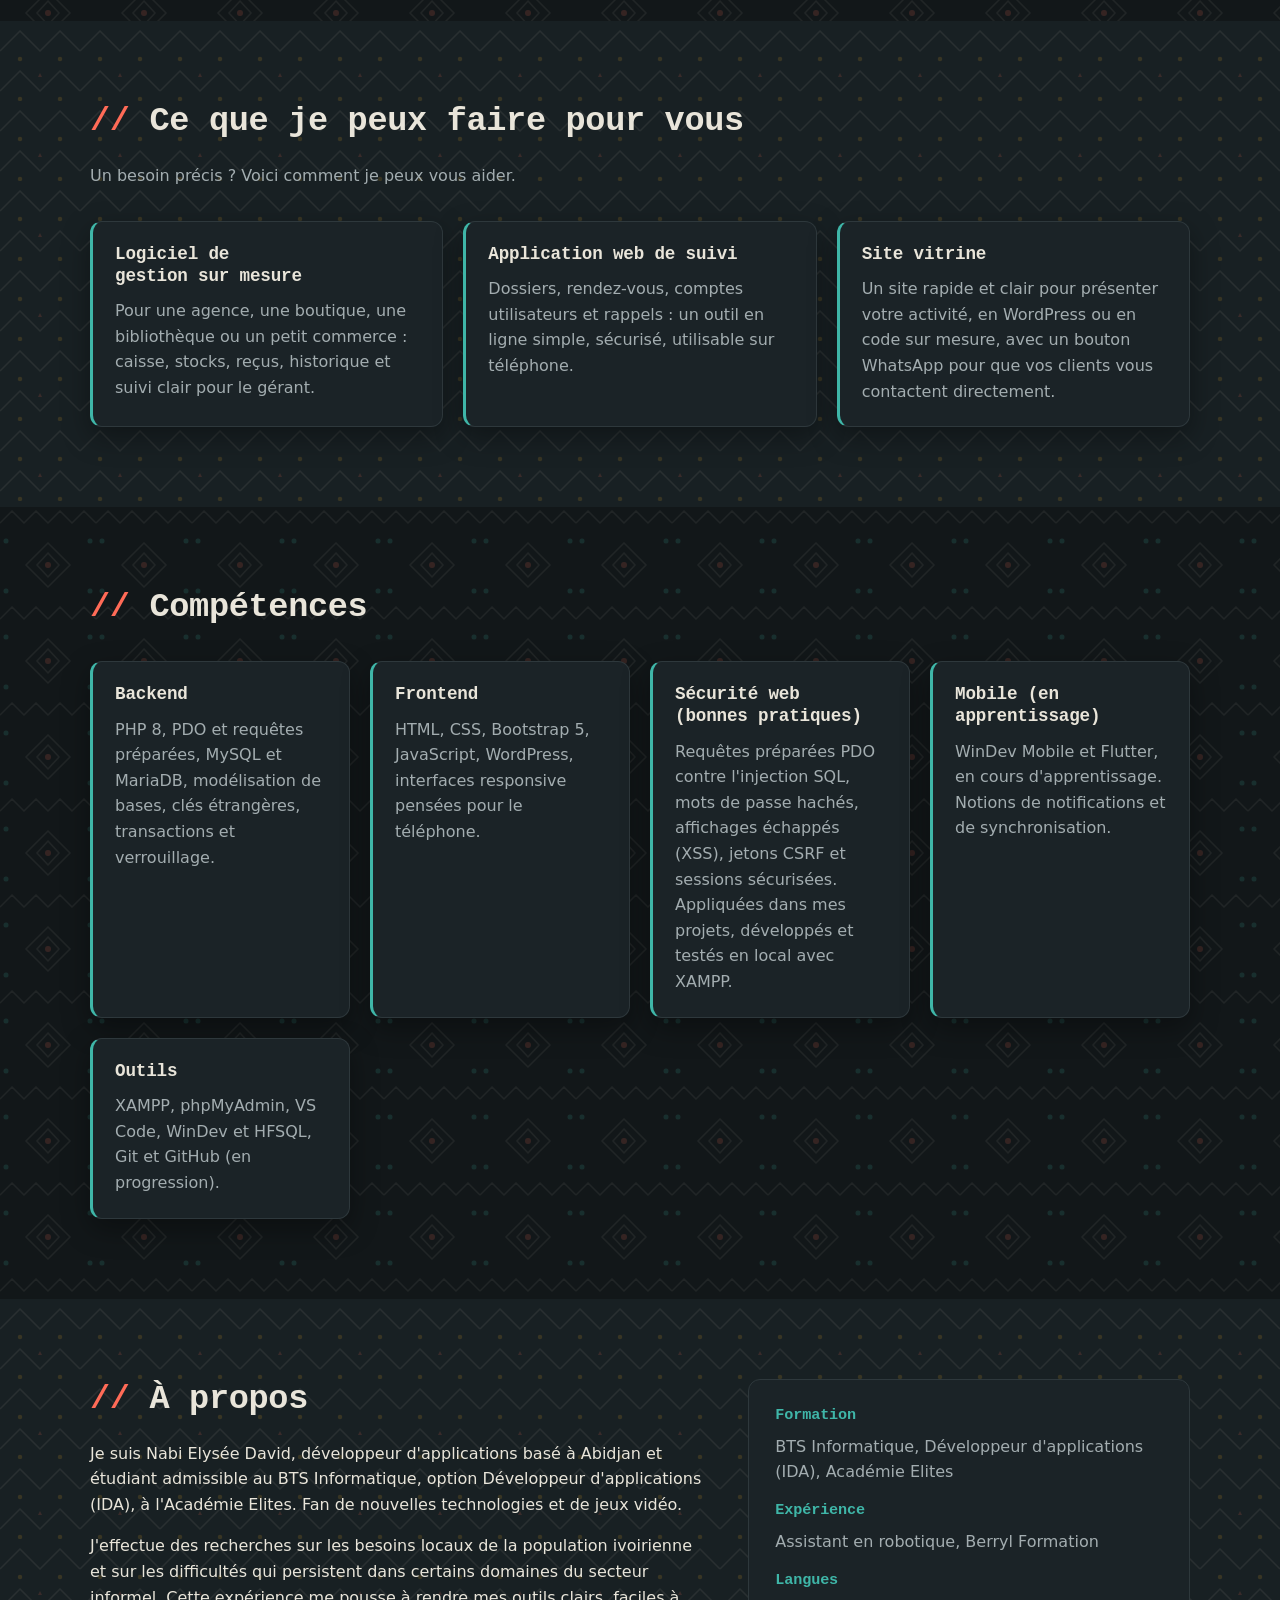
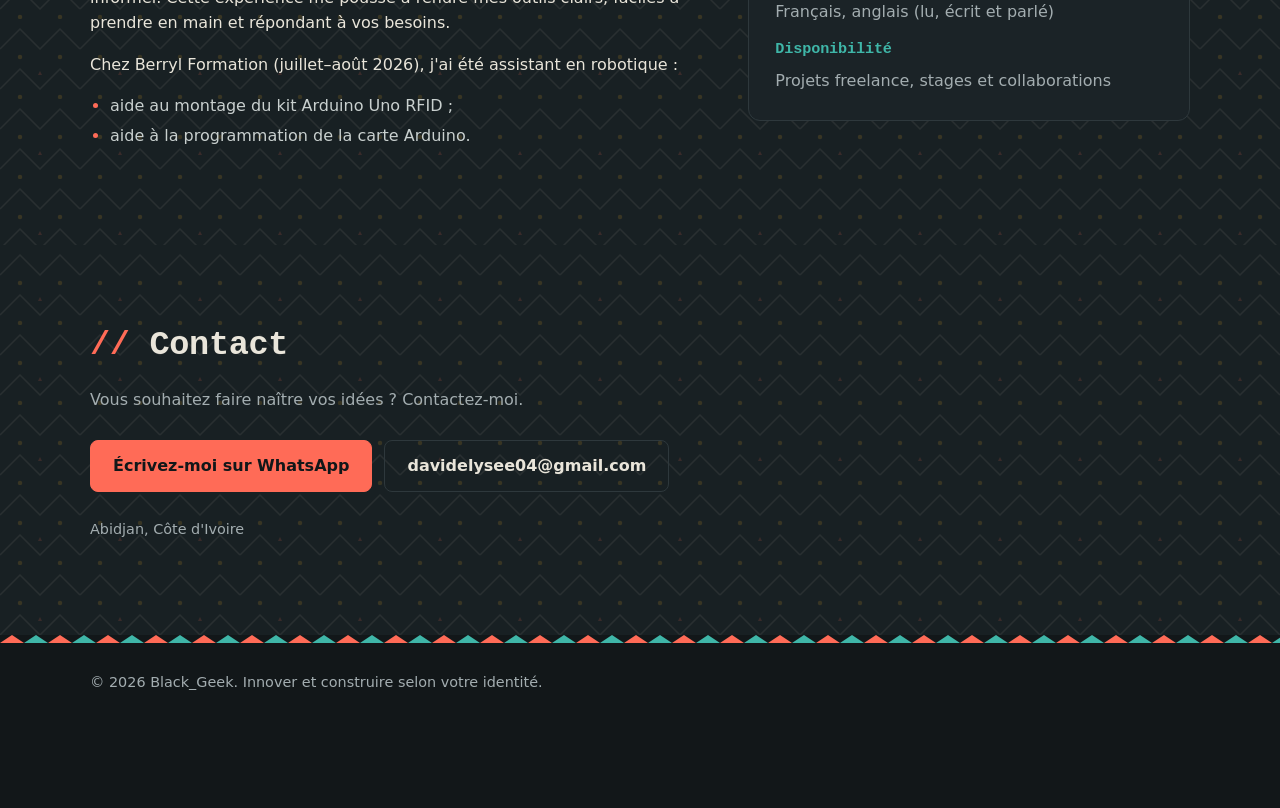
==== commit f8ce9d99: "Polish Hallmark : theme-color, focus clavier, contenu visible sans JS, WordPress" ====
--- a/index.html
+++ b/index.html
@@ -5,17 +5,18 @@
     <meta name="viewport" content="width=device-width, initial-scale=1">
     <title>Nabi Elysée David : Informaticien et développeur d'applications</title>
     <meta name="description" content="Portfolio de Black_Geek, informaticien et développeur d'applications à Abidjan : pages web, applications web et mobiles pour le contexte ivoirien.">
-    <meta name="theme-color" content="#12343B">
+    <meta name="theme-color" content="#121719">
 
     <!-- Aperçu quand le lien est partagé (WhatsApp, Facebook...) -->
     <meta property="og:type" content="website">
     <meta property="og:locale" content="fr_FR">
     <meta property="og:title" content="Black_Geek : développeur d'applications à Abidjan">
     <meta property="og:description" content="Applications web et mobiles utiles au quotidien, pensées pour le contexte ivoirien.">
-    <!-- Après la mise en ligne, ajoute une image : <meta property="og:image" content="https://TON-SITE.vercel.app/assets/partage.jpg"> -->
+    <!-- Après la mise en ligne, ajoute une image : <meta property="og:image" content="https://TON-SITE/assets/partage.jpg"> -->
 
     <link rel="icon" type="image/png" href="assets/favicon.png">
     <link rel="stylesheet" href="assets/style.css">
+    <link rel="stylesheet" href="assets/polish.css">
 </head>
 <body>
 
@@ -99,7 +100,7 @@
                 </div>
                 <div class="bloc-competence reveal">
                     <h3>Frontend</h3>
-                    <p>HTML, CSS, Bootstrap 5, JavaScript, Wordpress, interfaces responsive pensées pour le téléphone.</p>
+                    <p>HTML, CSS, Bootstrap 5, JavaScript, WordPress, interfaces responsive pensées pour le téléphone.</p>
                 </div>
                 <div class="bloc-competence reveal">
                     <h3>Sécurité web (bonnes pratiques)</h3>
@@ -170,6 +171,6 @@
 <a class="flottant cv-flottant" href="assets/CV_Nabi_Elysee_David.pdf" download aria-label="Télécharger mon CV" title="Télécharger mon CV">CV<small>↓</small></a>
 <a class="flottant logo-flottant" href="https://wa.me/2250101574237?text=Bonjour%20David%2C%20j%27ai%20vu%20votre%20portfolio." aria-label="Me contacter sur WhatsApp" title="Me contacter sur WhatsApp"><img src="assets/logo.png" alt="" width="40" height="52"></a>
 
-<script src="assets/script.js"></script>
+<script src="assets/script.js" onload="document.documentElement.classList.add('js')"></script>
 </body>
 </html>
--- a/assets/polish.css
+++ b/assets/polish.css
@@ -0,0 +1,15 @@
+/* Correctifs ajoutés par-dessus style.css : focus clavier, contenu visible si le script ne charge pas,
+   pas de défilement horizontal, titres équilibrés. À fusionner dans style.css quand tu veux. */
+html, body { overflow-x: clip; }
+h1, h2, h3 { text-wrap: balance; }
+
+/* Focus clavier : un contour net et visible */
+:focus-visible { outline: 2px solid var(--second); outline-offset: 3px; }
+
+/* Les blocs ne sont cachés au repos que si script.js a bien chargé (il ajoute la classe "js" sur <html>) */
+.reveal { opacity: 1; transform: none; }
+.js .reveal { opacity: 0; transform: translateY(16px); }
+.js .reveal.visible { opacity: 1; transform: none; }
+@media (prefers-reduced-motion: reduce) {
+    .js .reveal { opacity: 1; transform: none; }
+}
